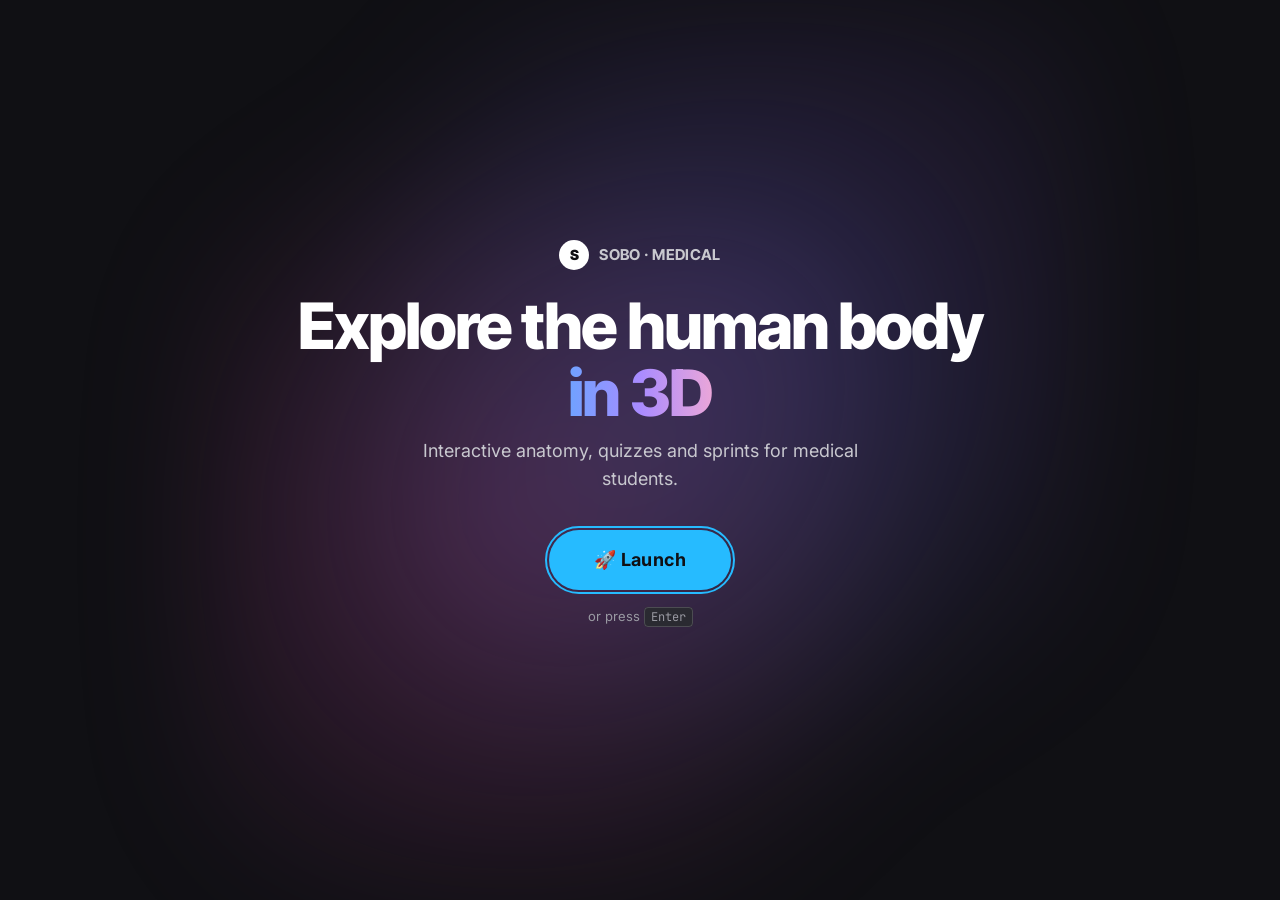
==== launch.html @ b1ae8143 "Add X-ray feature for anatomy viewer and implement launch page" ====
<!doctype html>
<html lang="en">
  <head>
    <meta charset="utf-8" />
    <meta name="viewport" content="width=device-width,initial-scale=1" />
    <title>Launch · SOBO Medical</title>
    <link rel="stylesheet" href="css/global.css" />
    <style>
      body.launch {
        min-height: 100vh;
        min-height: 100dvh;
        margin: 0;
        display: grid;
        place-items: center;
        overflow: hidden;
        background: var(--bg);
        text-align: center;
      }
      .launch .glow {
        position: fixed;
        inset: 50% auto auto 50%;
        width: 900px;
        height: 900px;
        transform: translate(-50%, -50%);
        background:
          radial-gradient(circle at 35% 60%, rgba(190, 70, 160, 0.3), transparent 55%),
          radial-gradient(circle at 65% 35%, rgba(130, 90, 220, 0.24), transparent 55%),
          radial-gradient(circle at 50% 50%, rgba(38, 187, 255, 0.12), transparent 60%);
        filter: blur(60px);
        pointer-events: none;
        z-index: 0;
        transition: transform 1.2s var(--ease), opacity 1.2s var(--ease);
      }
      .launch.live .glow {
        transform: translate(-50%, -50%) scale(1.35);
      }
      .stage {
        position: relative;
        z-index: 1;
        padding: 24px 16px;
        width: min(720px, 100%);
      }
      .brandline {
        display: inline-flex;
        align-items: center;
        gap: 10px;
        font-family: var(--display);
        font-weight: 700;
        font-size: 15px;
        letter-spacing: 0.02em;
        color: var(--ink-2);
      }
      .brandline .logo {
        width: 30px;
        height: 30px;
        font-size: 14px;
      }
      .stage h1 {
        margin: 22px 0 10px;
        font-family: var(--display);
        font-size: clamp(34px, 7vw, 64px);
        font-weight: 800;
        letter-spacing: -0.03em;
        line-height: 1.05;
      }
      .stage h1 em {
        font-style: normal;
        background: var(--grad);
        -webkit-background-clip: text;
        background-clip: text;
        color: transparent;
      }
      .stage .sub {
        margin: 0 auto 36px;
        max-width: 480px;
        color: var(--ink-2);
        font-size: clamp(15px, 2.2vw, 18px);
      }

      /* the launch button */
      #go {
        position: relative;
        padding: 18px 44px;
        border-radius: 999px;
        font-size: 18px;
        font-weight: 700;
        letter-spacing: 0.02em;
        box-shadow: 0 0 0 0 rgba(38, 187, 255, 0.55);
        animation: pulse 2.2s ease-out infinite;
      }
      @keyframes pulse {
        0% { box-shadow: 0 0 0 0 rgba(38, 187, 255, 0.5); }
        70% { box-shadow: 0 0 0 22px rgba(38, 187, 255, 0); }
        100% { box-shadow: 0 0 0 0 rgba(38, 187, 255, 0); }
      }
      .hint {
        margin-top: 16px;
        font-size: 13px;
        color: var(--muted);
      }
      .hint kbd {
        font-family: var(--mono);
        font-size: 12px;
        padding: 1px 6px;
        border: 1px solid var(--line-strong);
        border-radius: 4px;
      }

      /* countdown */
      .count {
        position: relative;
        width: min(300px, 70vw);
        aspect-ratio: 1;
        margin: 0 auto;
        display: grid;
        place-items: center;
      }
      .count svg {
        position: absolute;
        inset: 0;
        width: 100%;
        height: 100%;
        transform: rotate(-90deg);
      }
      .count .track {
        fill: none;
        stroke: var(--line-strong);
        stroke-width: 4;
      }
      .count .arc {
        fill: none;
        stroke: url(#ring);
        stroke-width: 6;
        stroke-linecap: round;
      }
      .count b {
        font-family: var(--display);
        font-size: clamp(96px, 22vw, 160px);
        font-weight: 900;
        line-height: 1;
        letter-spacing: -0.04em;
        animation: tick 1s var(--ease);
      }
      @keyframes tick {
        0% { transform: scale(1.6); opacity: 0; filter: blur(8px); }
        35% { transform: scale(1); opacity: 1; filter: blur(0); }
        85% { transform: scale(0.96); opacity: 1; }
        100% { transform: scale(0.8); opacity: 0; }
      }
      .count-label {
        margin-top: 22px;
        font-size: 14px;
        letter-spacing: 0.24em;
        text-transform: uppercase;
        color: var(--muted);
      }

      /* live */
      .live-msg h1 {
        animation: rise 0.9s var(--ease) both;
      }
      .live-msg .sub {
        animation: rise 0.9s 0.15s var(--ease) both;
      }
      @keyframes rise {
        from { transform: translateY(18px); opacity: 0; }
        to { transform: none; opacity: 1; }
      }
      .flash {
        position: fixed;
        inset: 0;
        background: radial-gradient(circle, rgba(255, 255, 255, 0.85), rgba(38, 187, 255, 0.2) 40%, transparent 70%);
        pointer-events: none;
        z-index: 2;
        animation: flash 0.9s ease-out forwards;
      }
      @keyframes flash {
        from { opacity: 1; }
        to { opacity: 0; }
      }
      #burst {
        position: fixed;
        inset: 0;
        width: 100%;
        height: 100%;
        pointer-events: none;
        z-index: 1;
      }
      [hidden] {
        display: none !important;
      }
      @media (prefers-reduced-motion: reduce) {
        #go,
        .count b,
        .live-msg h1,
        .live-msg .sub {
          animation: none;
        }
      }
    </style>
  </head>
  <body class="launch">
    <div class="glow" aria-hidden="true"></div>
    <canvas id="burst" aria-hidden="true"></canvas>

    <main class="stage" aria-live="polite">
      <section id="ready">
        <span class="brandline"><span class="logo">S</span> SOBO &middot; MEDICAL</span>
        <h1>Explore the human body <em>in 3D</em></h1>
        <p class="sub">Interactive anatomy, quizzes and sprints for medical students.</p>
        <button class="btn" id="go">&#128640; Launch</button>
        <p class="hint">or press <kbd>Enter</kbd></p>
      </section>

      <section id="counting" hidden>
        <div class="count">
          <svg viewBox="0 0 100 100" aria-hidden="true">
            <defs>
              <linearGradient id="ring" x1="0" y1="0" x2="1" y2="1">
                <stop offset="0%" stop-color="#6fa2ff" />
                <stop offset="50%" stop-color="#a98bff" />
                <stop offset="100%" stop-color="#eaa6d9" />
              </linearGradient>
            </defs>
            <circle class="track" cx="50" cy="50" r="46" />
            <circle class="arc" id="arc" cx="50" cy="50" r="46" pathLength="100" stroke-dasharray="100" stroke-dashoffset="0" />
          </svg>
          <b id="num">5</b>
        </div>
        <div class="count-label">Launching SOBO Medical</div>
      </section>

      <section id="live" class="live-msg" hidden>
        <span class="brandline"><span class="logo">S</span> SOBO &middot; MEDICAL</span>
        <h1>We are <em>live!</em></h1>
        <p class="sub">Taking you in&hellip;</p>
      </section>
    </main>

    <script>
      // Launch ceremony: press the button -> 5-second countdown -> "live" burst -> open the website.
      const COUNT_FROM = 5; // seconds
      const ENTER_AFTER_MS = 2600; // how long the "We are live" screen shows before opening the site
      const DESTINATION = "index.html"; // signs in or opens the right dashboard

      const $ = (id) => document.getElementById(id);
      const reduced = matchMedia("(prefers-reduced-motion: reduce)").matches;
      let started = false;

      function start() {
        if (started) return;
        started = true;
        $("ready").hidden = true;
        $("counting").hidden = false;
        const arc = $("arc"),
          num = $("num"),
          t0 = performance.now(),
          total = COUNT_FROM * 1000;
        let shown = COUNT_FROM;
        num.textContent = shown;
        (function frame(now) {
          const left = Math.max(0, total - (now - t0));
          arc.style.strokeDashoffset = String(100 - (left / total) * 100);
          const n = Math.ceil(left / 1000);
          if (n !== shown && n > 0) {
            shown = n;
            num.textContent = n;
            // restart the number's pop-in animation
            num.style.animation = "none";
            void num.offsetWidth;
            num.style.animation = "";
          }
          if (left > 0) requestAnimationFrame(frame);
          else goLive();
        })(t0);
      }

      function goLive() {
        $("counting").hidden = true;
        $("live").hidden = false;
        document.body.classList.add("live");
        if (!reduced) {
          const f = document.createElement("div");
          f.className = "flash";
          document.body.appendChild(f);
          burst();
        }
        setTimeout(() => location.assign(DESTINATION), ENTER_AFTER_MS);
      }

      // Confetti burst from the centre of the screen
      function burst() {
        const c = $("burst"),
          ctx = c.getContext("2d"),
          dpr = Math.min(devicePixelRatio || 1, 2);
        c.width = innerWidth * dpr;
        c.height = innerHeight * dpr;
        ctx.scale(dpr, dpr);
        const colors = ["#26bbff", "#6fa2ff", "#a98bff", "#eaa6d9", "#ffffff", "#3ddc97"];
        const cx = innerWidth / 2,
          cy = innerHeight / 2;
        const bits = Array.from({ length: 160 }, () => {
          const a = Math.random() * Math.PI * 2,
            v = 4 + Math.random() * 10;
          return {
            x: cx,
            y: cy,
            vx: Math.cos(a) * v,
            vy: Math.sin(a) * v - 3,
            r: Math.random() * Math.PI,
            vr: (Math.random() - 0.5) * 0.3,
            w: 5 + Math.random() * 6,
            h: 3 + Math.random() * 4,
            c: colors[(Math.random() * colors.length) | 0],
          };
        });
        const t0 = performance.now();
        (function draw(now) {
          const life = (now - t0) / 2400;
          ctx.clearRect(0, 0, innerWidth, innerHeight);
          ctx.globalAlpha = Math.max(0, 1 - life);
          bits.forEach((b) => {
            b.vy += 0.18;
            b.vx *= 0.99;
            b.x += b.vx;
            b.y += b.vy;
            b.r += b.vr;
            ctx.save();
            ctx.translate(b.x, b.y);
            ctx.rotate(b.r);
            ctx.fillStyle = b.c;
            ctx.fillRect(-b.w / 2, -b.h / 2, b.w, b.h);
            ctx.restore();
          });
          if (life < 1) requestAnimationFrame(draw);
        })(t0);
      }

      $("go").addEventListener("click", start);
      document.addEventListener("keydown", (e) => {
        if ((e.key === "Enter" || e.key === " ") && e.target === document.body) {
          e.preventDefault();
          start();
        }
      });
      $("go").focus();
    </script>
  </body>
</html>
---- css/global.css ----
/* ==========================================================================
   Design system: blue-black surfaces, glassy rounded cards, cyan actions,
   blue → violet → pink highlight gradient, soft magenta ambient glow
   ========================================================================== */
@import url("https://fonts.googleapis.com/css2?family=Inter:wght@300..800&family=Inter+Tight:wght@500..900&family=JetBrains+Mono:wght@400..700&display=swap");

:root {
  color-scheme: dark;

  /* surfaces */
  --bg: #101014;
  --bg-elev: #16161b;
  --card: #1c1c21;
  --card-2: #232329;
  --card-3: #2a2a31;
  --line: rgba(255, 255, 255, 0.08);
  --line-strong: rgba(255, 255, 255, 0.16);

  /* text */
  --ink: #ffffff;
  --ink-2: #c8c8cf;
  --muted: #9a9aa3;

  /* accent: cyan for actions, gradient for highlights */
  --brand: #26bbff;
  --brand-strong: #0fa9f0;
  --brand-2: #b98cff;
  --brand-soft: rgba(38, 187, 255, 0.14);
  --grad: linear-gradient(90deg, #6fa2ff 0%, #a98bff 50%, #eaa6d9 100%);
  --btn-grey: #3a3a41;

  /* status */
  --ok: #3ddc97;
  --err: #ff6b6b;
  --warn: #ffc54d;

  /* shape + type */
  --r: 20px;
  --r-sm: 10px;
  --r-btn: 4px;
  --font: "Inter", ui-sans-serif, system-ui, -apple-system, "Segoe UI", sans-serif;
  --display: "Inter Tight", "Inter", ui-sans-serif, system-ui, sans-serif;
  --mono: "JetBrains Mono", ui-monospace, "SFMono-Regular", Menlo, monospace;
  --serif: var(--display);
  --nav-h: 72px;
  --ease: cubic-bezier(0.22, 1, 0.36, 1);
}

*,
*::before,
*::after {
  box-sizing: border-box;
}
html {
  -webkit-text-size-adjust: 100%;
  scrollbar-color: #34343b transparent;
}
body {
  margin: 0;
  font-family: var(--font);
  font-size: 15px;
  line-height: 1.6;
  -webkit-font-smoothing: antialiased;
  -moz-osx-font-smoothing: grayscale;
  color: var(--ink);
  background:
    radial-gradient(900px 640px at 10% 90%, rgba(176, 64, 150, 0.26), transparent 70%),
    radial-gradient(900px 640px at 82% 16%, rgba(130, 90, 220, 0.24), transparent 70%),
    radial-gradient(800px 560px at 55% 55%, rgba(38, 187, 255, 0.09), transparent 70%),
    var(--bg);
  background-attachment: fixed;
  min-height: 100vh;
}
h1,
h2,
h3 {
  font-family: var(--display);
  font-weight: 700;
  letter-spacing: -0.03em;
  line-height: 1.1;
}
.grad-text {
  background: var(--grad);
  -webkit-background-clip: text;
  background-clip: text;
  color: transparent;
}
::selection {
  background: rgba(38, 187, 255, 0.4);
  color: #fff;
}
::-webkit-scrollbar {
  width: 10px;
  height: 10px;
}
::-webkit-scrollbar-thumb {
  background: #2c2c33;
  border-radius: 99px;
  border: 2px solid transparent;
  background-clip: padding-box;
}
::-webkit-scrollbar-thumb:hover {
  background: #3d3d45;
  background-clip: padding-box;
}
::-webkit-scrollbar-track {
  background: transparent;
}

a {
  color: var(--brand);
  text-decoration: none;
  transition: color 0.15s;
}
a:hover {
  color: #7fd4ff;
  text-decoration: underline;
  text-underline-offset: 3px;
}
code,
kbd {
  font-family: var(--mono);
  font-size: 0.86em;
  background: var(--card-3);
  border: 1px solid var(--line);
  border-radius: 6px;
  padding: 1px 6px;
}
:focus-visible {
  outline: 2px solid var(--brand);
  outline-offset: 2px;
  border-radius: 4px;
}

/* ---------- surfaces ---------- */
.card {
  position: relative;
  background: rgba(30, 30, 36, 0.78);
  border: 1px solid var(--line);
  border-radius: var(--r);
  padding: 28px;
  backdrop-filter: blur(14px);
  -webkit-backdrop-filter: blur(14px);
  box-shadow: 0 24px 50px -30px rgba(0, 0, 0, 0.8);
  transition:
    border-color 0.2s,
    background 0.2s;
}

/* ---------- forms ---------- */
label {
  display: block;
  margin: 16px 0 7px;
  font-size: 13.5px;
  font-weight: 500;
  color: var(--ink-2);
}
input,
select,
textarea {
  width: 100%;
  padding: 12px 16px;
  border: 1px solid var(--line-strong);
  border-radius: var(--r-sm);
  font: inherit;
  font-size: 14.5px;
  background: rgba(255, 255, 255, 0.04);
  color: var(--ink);
  transition:
    border-color 0.15s,
    box-shadow 0.15s,
    background 0.15s;
}
/* native dropdown lists: dark text on a light popup was invisible on some systems */
select option,
select optgroup {
  background: #1f1f25;
  color: #ffffff;
}
select option:checked {
  background: #2c3d4f;
}
input::placeholder,
textarea::placeholder {
  color: #6b6b74;
}
input:hover,
select:hover,
textarea:hover {
  border-color: rgba(255, 255, 255, 0.28);
}
input:focus,
select:focus,
textarea:focus {
  outline: none;
  border-color: var(--brand);
  background: rgba(255, 255, 255, 0.06);
  box-shadow: 0 0 0 3px rgba(38, 187, 255, 0.2);
}
input:disabled,
select:disabled,
textarea:disabled {
  opacity: 0.5;
  cursor: not-allowed;
}
input[type="checkbox"],
input[type="radio"] {
  width: 16px;
  height: 16px;
  padding: 0;
  accent-color: var(--brand);
  box-shadow: none;
}
input[type="range"] {
  accent-color: var(--brand);
  padding: 0;
  border: 0;
  background: none;
  box-shadow: none;
}

/* ---------- buttons ---------- */
/* primary: cyan fill + dark text · secondary: outline · .ghost: grey fill */
.btn {
  display: inline-flex;
  align-items: center;
  justify-content: center;
  gap: 8px;
  padding: 12px 20px;
  border: 1px solid transparent;
  border-radius: var(--r-btn);
  background: var(--brand);
  color: #101014;
  font: inherit;
  font-size: 15px;
  font-weight: 500;
  line-height: 1.2;
  cursor: pointer;
  white-space: nowrap;
  text-decoration: none;
  transition:
    transform 0.15s var(--ease),
    background 0.15s,
    border-color 0.15s,
    color 0.15s;
}
.btn:hover {
  background: #61ceff;
  color: #101014;
  text-decoration: none;
}
.btn:active {
  transform: translateY(1px);
}
.btn.secondary {
  background: transparent;
  color: #fff;
  border-color: rgba(255, 255, 255, 0.45);
}
.btn.secondary:hover {
  background: rgba(255, 255, 255, 0.08);
  border-color: #fff;
  color: #fff;
}
.btn.ghost {
  background: var(--btn-grey);
  color: #fff;
}
.btn.ghost:hover {
  background: #4a4a52;
  color: #fff;
}
.btn:disabled {
  opacity: 0.45;
  cursor: wait;
  transform: none;
}

/* gradient "STEP" style pill */
.pill {
  display: inline-block;
  padding: 3px 12px;
  border-radius: 99px;
  background: linear-gradient(90deg, #6cc6ff, #c3b1ff);
  color: #101014;
  font-size: 13px;
  font-weight: 500;
  letter-spacing: 0.04em;
  text-transform: uppercase;
}

/* ---------- messages ---------- */
.msg {
  margin-top: 12px;
  min-height: 1.4em;
  font-size: 14px;
  color: var(--muted);
}
.msg.error {
  color: var(--err);
}
.msg.success {
  color: var(--ok);
}

/* ---------- top navigation ---------- */
nav.top {
  position: sticky;
  top: 0;
  z-index: 20;
  display: flex;
  gap: 4px;
  align-items: center;
  height: var(--nav-h);
  padding: 0 24px;
  background: rgba(16, 16, 20, 0.88);
  backdrop-filter: saturate(140%) blur(18px);
  -webkit-backdrop-filter: saturate(140%) blur(18px);
  border-bottom: 1px solid var(--line);
}
nav.top a {
  color: #fff;
  text-decoration: none;
  font-size: 15px;
  font-weight: 500;
  padding: 8px 14px;
  border-radius: 8px;
  white-space: nowrap;
  transition:
    color 0.15s,
    background 0.15s;
}
nav.top a:hover {
  color: #fff;
  background: rgba(255, 255, 255, 0.07);
  text-decoration: none;
}
nav.top .brand {
  display: inline-flex;
  align-items: center;
  gap: 10px;
  margin-right: 22px;
  padding: 4px 6px 4px 0;
  color: var(--ink);
  font-family: var(--display);
  font-weight: 800;
  text-transform: uppercase;
  letter-spacing: 0.02em;
  font-size: 19px;
}
nav.top .brand:hover {
  background: none;
}
.logo {
  display: inline-grid;
  place-items: center;
  width: 34px;
  height: 34px;
  border-radius: 50%;
  background: #fff;
  color: #101014;
  font-family: var(--display);
  font-weight: 900;
  font-size: 16px;
  flex: none;
}
nav.top .links {
  display: flex;
  gap: 4px;
  align-items: center;
  min-width: 0;
  overflow-x: auto;
  scrollbar-width: none;
}
nav.top .links::-webkit-scrollbar {
  display: none;
}
nav.top .sp {
  flex: 1;
}

/* ---------- nav extras ---------- */
nav.top a[aria-current="page"] {
  color: #fff;
  background: rgba(255, 255, 255, 0.1);
}
nav.top .who {
  display: inline-flex;
  align-items: center;
  gap: 10px;
  color: #fff;
  font-size: 15px;
  font-weight: 500;
  white-space: nowrap;
  margin-right: 8px;
}
nav.top a.who {
  padding: 5px 14px 5px 5px;
  border: 1px solid var(--line-strong);
  border-radius: 999px;
  background: rgba(255, 255, 255, 0.03);
  margin-right: 0;
}
nav.top a.who:hover,
nav.top a.who[aria-current="page"] {
  border-color: var(--brand);
  background: var(--brand-soft);
}
nav.top .who .who-txt {
  display: flex;
  flex-direction: column;
  line-height: 1.15;
}
nav.top .who .who-txt .sub {
  font-size: 11px;
  font-weight: 400;
  color: var(--muted);
}
nav.top a.who:hover .avatar {
  background: var(--grad);
  color: #101014;
}
nav.top .who .role {
  font-size: 11px;
  font-weight: 500;
  text-transform: uppercase;
  letter-spacing: 0.06em;
  color: #101014;
  background: linear-gradient(90deg, #6cc6ff, #c3b1ff);
  border-radius: 99px;
  padding: 2px 9px;
}
.avatar {
  transition: background 0.15s, color 0.15s;
  display: inline-grid;
  place-items: center;
  width: 36px;
  height: 36px;
  border-radius: 50%;
  background: var(--btn-grey);
  color: #fff;
  font-weight: 600;
  font-size: 14px;
  flex: none;
}
nav.top a#out {
  border: 1px solid rgba(255, 255, 255, 0.45);
  border-radius: var(--r-btn);
  color: #fff;
}
nav.top a#out:hover {
  border-color: var(--err);
  color: var(--err);
  background: rgba(255, 107, 107, 0.08);
}
@media (max-width: 800px) {
  nav.top {
    height: auto;
    flex-wrap: wrap;
    padding-top: 10px;
    padding-bottom: 8px;
    row-gap: 8px;
  }
  nav.top .links {
    order: 5;
    flex: 1 0 100%;
  }
  nav.top .who .who-txt {
    display: none;
  }
  nav.top a.who {
    padding: 3px;
  }
}

/* full-width pages: no empty gutters on wide screens */
main {
  max-width: none;
  margin: 28px 0 48px;
  padding: 0 clamp(16px, 2.2vw, 36px);
}

/* ---------- auth pages ---------- */
body.auth {
  display: grid;
  place-items: center;
  min-height: 100vh;
  padding: 24px 16px;
  overflow-x: hidden;
}
.auth .card {
  width: 100%;
  max-width: 440px;
  padding: 40px 36px 32px;
  border-radius: 24px;
  animation: rise 0.6s var(--ease) both;
}
.auth h1 {
  margin: 20px 0 6px;
  font-size: 36px;
  font-weight: 700;
  letter-spacing: -0.035em;
  line-height: 1.08;
}
.row {
  display: flex;
  gap: 8px;
  margin-top: 26px;
}
.row .btn {
  flex: 1;
  text-align: center;
  text-decoration: none;
  padding: 13px 20px;
}

@keyframes rise {
  from {
    opacity: 0;
    transform: translateY(12px);
  }
  to {
    opacity: 1;
    transform: none;
  }
}
@media (prefers-reduced-motion: reduce) {
  *,
  *::before,
  *::after {
    animation-duration: 0.01ms !important;
    animation-iteration-count: 1 !important;
    transition-duration: 0.01ms !important;
  }
}
@media (max-width: 640px) {
  main {
    padding: 0 16px;
    margin: 24px auto;
  }
  nav.top {
    padding: 0 16px;
  }
  nav.top .brand .nm {
    display: none;
  }
  nav.top .brand {
    margin-right: 4px;
  }
  .card {
    padding: 20px;
  }
  .auth .card {
    padding: 28px 20px 24px;
  }
}

/* ---------- level / XP pill (left of the profile name) ---------- */
nav.top a.xp {
  display: inline-flex;
  align-items: center;
  gap: 9px;
  margin-right: 8px;
  padding: 5px 12px 5px 5px;
  border: 1px solid var(--line-strong);
  border-radius: 99px;
  background: rgba(255, 255, 255, 0.04);
  color: var(--ink);
  font-size: 12.5px;
  animation: rise 0.4s var(--ease) both;
}
nav.top a.xp[hidden] {
  display: none;
}
nav.top a.xp:hover {
  border-color: rgba(255, 255, 255, 0.3);
  background: rgba(255, 255, 255, 0.08);
}
.xp .lvl {
  background: var(--grad);
  color: #101014;
  font-weight: 700;
  font-size: 11.5px;
  border-radius: 99px;
  padding: 3px 9px;
  white-space: nowrap;
}
.xp .xpbar {
  width: 64px;
  height: 5px;
  border-radius: 99px;
  background: rgba(255, 255, 255, 0.1);
  overflow: hidden;
}
.xp .xpbar i {
  display: block;
  height: 100%;
  border-radius: 99px;
  background: var(--grad);
}
.xp .pts {
  font-family: var(--mono);
  font-size: 11.5px;
  color: var(--ink-2);
  white-space: nowrap;
  font-variant-numeric: tabular-nums;
}
@media (max-width: 640px) {
  .xp .xpbar {
    display: none;
  }
  nav.top a.xp {
    margin-right: 2px;
  }
}

/* ---------- readable small labels (stat captions, table headers, field names) ----------
   Brighter than --muted and semi-bold so they stay legible on the dark cards.
   ":root" raises specificity so this wins over the page stylesheets loaded after it. */
:root .stat span,
:root .mini span,
:root .level-ring span,
:root .tbl th,
:root .badge .bnum,
:root .dist .col span,
:root .qmeta span,
:root .qnav h4,
:root .qtype,
:root .qcat,
:root .rv dt,
:root .g-label,
:root .learn aside h3,
:root #info dt,
:root #sysCount,
:root .bar .bv small,
:root .linechart text {
  color: var(--ink-2);
  font-weight: 600;
}
:root .stat span,
:root .mini span,
:root .tbl th {
  letter-spacing: 0.06em;
}
:root .linechart text {
  fill: var(--ink-2);
}
:root .badge.on .bnum {
  color: var(--ok);
}
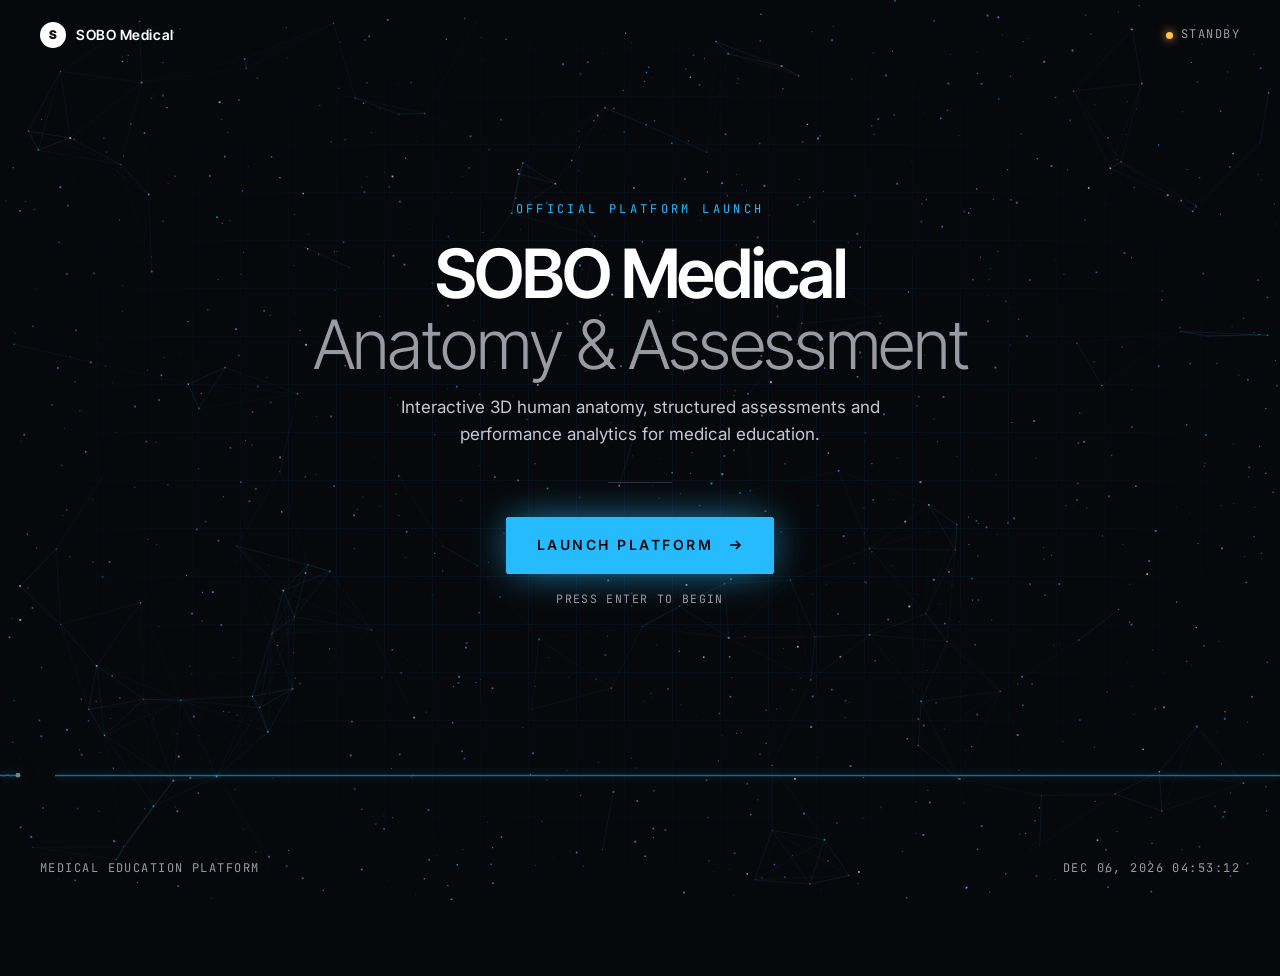
==== commit 08db514b: "Add launch link to dashboard hero section" ====
--- a/launch.html
+++ b/launch.html
@@ -10,331 +10,1206 @@
         min-height: 100vh;
         min-height: 100dvh;
         margin: 0;
-        display: grid;
-        place-items: center;
         overflow: hidden;
-        background: var(--bg);
-        text-align: center;
-      }
-      .launch .glow {
-        position: fixed;
-        inset: 50% auto auto 50%;
-        width: 900px;
-        height: 900px;
-        transform: translate(-50%, -50%);
-        background:
-          radial-gradient(circle at 35% 60%, rgba(190, 70, 160, 0.3), transparent 55%),
-          radial-gradient(circle at 65% 35%, rgba(130, 90, 220, 0.24), transparent 55%),
-          radial-gradient(circle at 50% 50%, rgba(38, 187, 255, 0.12), transparent 60%);
-        filter: blur(60px);
-        pointer-events: none;
-        z-index: 0;
-        transition: transform 1.2s var(--ease), opacity 1.2s var(--ease);
-      }
-      .launch.live .glow {
-        transform: translate(-50%, -50%) scale(1.35);
-      }
-      .stage {
-        position: relative;
-        z-index: 1;
-        padding: 24px 16px;
-        width: min(720px, 100%);
-      }
-      .brandline {
-        display: inline-flex;
-        align-items: center;
-        gap: 10px;
-        font-family: var(--display);
-        font-weight: 700;
-        font-size: 15px;
-        letter-spacing: 0.02em;
-        color: var(--ink-2);
-      }
-      .brandline .logo {
-        width: 30px;
-        height: 30px;
-        font-size: 14px;
-      }
-      .stage h1 {
-        margin: 22px 0 10px;
-        font-family: var(--display);
-        font-size: clamp(34px, 7vw, 64px);
-        font-weight: 800;
-        letter-spacing: -0.03em;
-        line-height: 1.05;
-      }
-      .stage h1 em {
-        font-style: normal;
-        background: var(--grad);
-        -webkit-background-clip: text;
-        background-clip: text;
-        color: transparent;
-      }
-      .stage .sub {
-        margin: 0 auto 36px;
-        max-width: 480px;
-        color: var(--ink-2);
-        font-size: clamp(15px, 2.2vw, 18px);
-      }
-
-      /* the launch button */
-      #go {
-        position: relative;
-        padding: 18px 44px;
-        border-radius: 999px;
-        font-size: 18px;
-        font-weight: 700;
-        letter-spacing: 0.02em;
-        box-shadow: 0 0 0 0 rgba(38, 187, 255, 0.55);
-        animation: pulse 2.2s ease-out infinite;
-      }
-      @keyframes pulse {
-        0% { box-shadow: 0 0 0 0 rgba(38, 187, 255, 0.5); }
-        70% { box-shadow: 0 0 0 22px rgba(38, 187, 255, 0); }
-        100% { box-shadow: 0 0 0 0 rgba(38, 187, 255, 0); }
-      }
-      .hint {
-        margin-top: 16px;
-        font-size: 13px;
-        color: var(--muted);
-      }
-      .hint kbd {
-        font-family: var(--mono);
-        font-size: 12px;
-        padding: 1px 6px;
-        border: 1px solid var(--line-strong);
-        border-radius: 4px;
-      }
-
-      /* countdown */
-      .count {
-        position: relative;
-        width: min(300px, 70vw);
-        aspect-ratio: 1;
-        margin: 0 auto;
-        display: grid;
-        place-items: center;
-      }
-      .count svg {
-        position: absolute;
-        inset: 0;
-        width: 100%;
-        height: 100%;
-        transform: rotate(-90deg);
-      }
-      .count .track {
-        fill: none;
-        stroke: var(--line-strong);
-        stroke-width: 4;
-      }
-      .count .arc {
-        fill: none;
-        stroke: url(#ring);
-        stroke-width: 6;
-        stroke-linecap: round;
-      }
-      .count b {
-        font-family: var(--display);
-        font-size: clamp(96px, 22vw, 160px);
-        font-weight: 900;
-        line-height: 1;
-        letter-spacing: -0.04em;
-        animation: tick 1s var(--ease);
-      }
-      @keyframes tick {
-        0% { transform: scale(1.6); opacity: 0; filter: blur(8px); }
-        35% { transform: scale(1); opacity: 1; filter: blur(0); }
-        85% { transform: scale(0.96); opacity: 1; }
-        100% { transform: scale(0.8); opacity: 0; }
-      }
-      .count-label {
-        margin-top: 22px;
-        font-size: 14px;
-        letter-spacing: 0.24em;
-        text-transform: uppercase;
-        color: var(--muted);
-      }
-
-      /* live */
-      .live-msg h1 {
-        animation: rise 0.9s var(--ease) both;
-      }
-      .live-msg .sub {
-        animation: rise 0.9s 0.15s var(--ease) both;
-      }
-      @keyframes rise {
-        from { transform: translateY(18px); opacity: 0; }
-        to { transform: none; opacity: 1; }
-      }
-      .flash {
+        background: #07080b;
+        color: var(--ink);
+        transition: opacity 0.9s var(--ease);
+      }
+      body.leaving {
+        opacity: 0;
+      }
+      /* faint monitor grid + vignette */
+      .grid-bg {
         position: fixed;
         inset: 0;
-        background: radial-gradient(circle, rgba(255, 255, 255, 0.85), rgba(38, 187, 255, 0.2) 40%, transparent 70%);
+        background-image:
+          linear-gradient(rgba(38, 187, 255, 0.05) 1px, transparent 1px),
+          linear-gradient(90deg, rgba(38, 187, 255, 0.05) 1px, transparent 1px);
+        background-size: 48px 48px;
+        mask-image: radial-gradient(ellipse at center, #000 30%, transparent 78%);
+        -webkit-mask-image: radial-gradient(ellipse at center, #000 30%, transparent 78%);
         pointer-events: none;
-        z-index: 2;
-        animation: flash 0.9s ease-out forwards;
-      }
-      @keyframes flash {
-        from { opacity: 1; }
-        to { opacity: 0; }
-      }
-      #burst {
+      }
+      /* particle field (neural network -> vortex -> text) */
+      #fx {
         position: fixed;
         inset: 0;
         width: 100%;
         height: 100%;
         pointer-events: none;
+        z-index: 0;
+      }
+      #ecg {
+        position: fixed;
+        left: 0;
+        right: 0;
+        bottom: 64px; /* sits below the text, just above the footer rail */
+        width: 100%;
+        height: clamp(90px, 16vh, 150px);
+        opacity: 0.55;
+        pointer-events: none;
+        transition: opacity 0.8s var(--ease);
+      }
+      .counting #ecg,
+      .live #ecg {
+        opacity: 0.9;
+      }
+
+      /* top and bottom rails */
+      .rail {
+        position: fixed;
+        left: 0;
+        right: 0;
+        display: flex;
+        justify-content: space-between;
+        align-items: center;
+        gap: 16px;
+        padding: 22px clamp(16px, 4vw, 40px);
+        font-family: var(--mono);
+        font-size: 12px;
+        letter-spacing: 0.12em;
+        text-transform: uppercase;
+        color: var(--muted);
+        z-index: 2;
+      }
+      .rail.top {
+        top: 0;
+      }
+      .rail.bottom {
+        bottom: 0;
+      }
+      .rail .brand {
+        display: inline-flex;
+        align-items: center;
+        gap: 10px;
+        font-family: var(--display);
+        font-size: 14px;
+        font-weight: 600;
+        letter-spacing: 0.04em;
+        text-transform: none;
+        color: var(--ink);
+      }
+      .rail .brand .logo {
+        width: 26px;
+        height: 26px;
+        font-size: 12px;
+      }
+      .status {
+        display: inline-flex;
+        align-items: center;
+        gap: 8px;
+      }
+      .status i {
+        width: 7px;
+        height: 7px;
+        border-radius: 50%;
+        background: var(--warn);
+        box-shadow: 0 0 10px var(--warn);
+        animation: blink 1.6s ease-in-out infinite;
+      }
+      .live .status i {
+        background: var(--ok);
+        box-shadow: 0 0 10px var(--ok);
+        animation: none;
+      }
+      @keyframes blink {
+        50% {
+          opacity: 0.35;
+        }
+      }
+
+      /* centre stage */
+      .stage {
+        position: relative;
         z-index: 1;
-      }
+        min-height: 100vh;
+        min-height: 100dvh;
+        display: grid;
+        place-items: center;
+        padding: 80px 16px calc(64px + clamp(90px, 16vh, 150px) + 12px); /* keep text clear of the ECG */
+        text-align: center;
+      }
+      .panel {
+        width: min(760px, 100%);
+        animation: enter 0.9s var(--ease) both;
+      }
+      @keyframes enter {
+        from {
+          opacity: 0;
+          transform: translateY(10px);
+        }
+        to {
+          opacity: 1;
+          transform: none;
+        }
+      }
+      .eyebrow {
+        display: inline-block;
+        font-family: var(--mono);
+        font-size: 12px;
+        letter-spacing: 0.28em;
+        text-transform: uppercase;
+        color: var(--brand);
+      }
+      .panel h1 {
+        margin: 18px 0 14px;
+        font-family: var(--display);
+        font-size: clamp(36px, 6.4vw, 68px);
+        font-weight: 600;
+        letter-spacing: -0.035em;
+        line-height: 1.04;
+      }
+      .panel h1 .muted-line {
+        color: var(--muted);
+        font-weight: 300;
+      }
+      .panel .sub {
+        margin: 0 auto;
+        max-width: 520px;
+        color: var(--ink-2);
+        font-size: clamp(15px, 2vw, 17px);
+        line-height: 1.6;
+      }
+      .rule {
+        width: 64px;
+        height: 1px;
+        margin: 34px auto;
+        background: var(--line-strong);
+      }
+
+      /* ready: staggered entrance */
+      #ready > * {
+        animation: enter 1s var(--ease) both;
+      }
+      #ready > :nth-child(2) {
+        animation-delay: 0.12s;
+      }
+      #ready > :nth-child(3) {
+        animation-delay: 0.24s;
+      }
+      #ready > :nth-child(4) {
+        animation-delay: 0.36s;
+      }
+      #ready > :nth-child(5),
+      #ready > :nth-child(6) {
+        animation-delay: 0.48s;
+      }
+
+      #go,
+      .cta {
+        position: relative;
+        display: inline-flex;
+        align-items: center;
+        gap: 14px;
+        padding: 16px 30px;
+        border: 1px solid rgba(38, 187, 255, 0.6);
+        border-radius: 2px;
+        background: rgba(38, 187, 255, 0.06);
+        color: var(--ink);
+        font: inherit;
+        font-size: 14px;
+        font-weight: 600;
+        letter-spacing: 0.18em;
+        text-transform: uppercase;
+        cursor: pointer;
+        overflow: hidden;
+        transition:
+          background 0.25s var(--ease),
+          border-color 0.25s var(--ease),
+          color 0.25s var(--ease),
+          box-shadow 0.25s var(--ease);
+      }
+      /* light sweeping across the button */
+      #go::after,
+      .cta::after {
+        content: "";
+        position: absolute;
+        inset: 0;
+        background: linear-gradient(100deg, transparent 30%, rgba(255, 255, 255, 0.22) 50%, transparent 70%);
+        transform: translateX(-120%);
+        animation: sheen 3.2s 1.2s ease-in-out infinite;
+      }
+      @keyframes sheen {
+        0%,
+        60% {
+          transform: translateX(-120%);
+        }
+        100% {
+          transform: translateX(120%);
+        }
+      }
+      #go:hover,
+      #go:focus-visible,
+      .cta:hover,
+      .cta:focus-visible {
+        background: var(--brand);
+        border-color: var(--brand);
+        color: #07080b;
+        outline: none;
+        box-shadow: 0 0 40px -6px rgba(38, 187, 255, 0.8);
+      }
+      #go svg,
+      .cta svg {
+        width: 16px;
+        height: 16px;
+      }
+      .hint {
+        margin-top: 16px;
+        font-family: var(--mono);
+        font-size: 11.5px;
+        letter-spacing: 0.12em;
+        text-transform: uppercase;
+        color: var(--muted);
+      }
+
+      /* countdown dial */
+      #counting {
+        animation: dialIn 0.8s var(--ease) both;
+      }
+      @keyframes dialIn {
+        from {
+          opacity: 0;
+          transform: scale(0.86);
+        }
+        to {
+          opacity: 1;
+          transform: none;
+        }
+      }
+      .dial {
+        position: relative;
+        width: clamp(230px, 44vw, 360px);
+        aspect-ratio: 1;
+        margin: 18px auto 0;
+        display: grid;
+        place-items: center;
+      }
+      .dial svg {
+        position: absolute;
+        inset: 0;
+        width: 100%;
+        height: 100%;
+        overflow: visible;
+      }
+      .dial .tick {
+        stroke: rgba(255, 255, 255, 0.14);
+        stroke-width: 0.5;
+        transition: stroke 0.2s;
+      }
+      .dial .tick.major {
+        stroke-width: 0.9;
+      }
+      .dial .tick.on {
+        stroke: #26bbff;
+        filter: drop-shadow(0 0 1.5px #26bbff);
+      }
+      .dial .spin {
+        fill: none;
+        stroke: rgba(185, 140, 255, 0.7);
+        stroke-width: 0.5;
+        stroke-dasharray: 18 120;
+        transform-origin: 50px 50px;
+        animation: spin 2.4s linear infinite;
+      }
+      .dial .spin.s2 {
+        stroke: rgba(38, 187, 255, 0.5);
+        stroke-dasharray: 6 60;
+        animation-duration: 1.5s;
+        animation-direction: reverse;
+      }
+      @keyframes spin {
+        to {
+          transform: rotate(360deg);
+        }
+      }
+      .dial .inner {
+        fill: none;
+        stroke: rgba(255, 255, 255, 0.07);
+        stroke-width: 0.4;
+      }
+      .digits {
+        position: relative;
+        font-family: var(--mono);
+        font-size: clamp(68px, 14vw, 124px);
+        font-weight: 300;
+        line-height: 1;
+        letter-spacing: -0.04em;
+        font-variant-numeric: tabular-nums;
+        text-shadow: 0 0 30px rgba(38, 187, 255, 0.35);
+      }
+      .digits span {
+        display: inline-block;
+        animation: digit 0.45s var(--ease);
+      }
+      @keyframes digit {
+        from {
+          opacity: 0;
+          transform: translateY(14%);
+          filter: blur(3px);
+        }
+        to {
+          opacity: 1;
+          transform: none;
+          filter: none;
+        }
+      }
+      .dial .unit {
+        position: absolute;
+        bottom: 27%;
+        font-family: var(--mono);
+        font-size: 11px;
+        letter-spacing: 0.3em;
+        text-transform: uppercase;
+        color: var(--muted);
+      }
+      .count-meta {
+        margin: 22px auto 0;
+        font-family: var(--mono);
+        font-size: 12px;
+        letter-spacing: 0.14em;
+        text-transform: uppercase;
+        color: var(--ink-2);
+        min-height: 1.4em;
+      }
+      .count-meta span {
+        display: inline-block;
+        animation: enter 0.4s var(--ease);
+      }
+      .count-meta b {
+        color: var(--brand);
+        font-weight: 500;
+        margin-right: 10px;
+      }
+
+      /* ---- countdown -> live transition ("monitor ignition") ---- */
+      #counting.outro {
+        animation: outro 0.45s var(--ease) forwards;
+      }
+      @keyframes outro {
+        to {
+          opacity: 0;
+          transform: scale(0.6);
+          filter: blur(6px);
+        }
+      }
+      #ignite {
+        position: fixed;
+        inset: 0;
+        z-index: 3;
+        pointer-events: none;
+        display: none;
+      }
+      .igniting #ignite {
+        display: block;
+      }
+      .scan {
+        position: absolute;
+        left: 50%;
+        top: var(--cy, 50%);
+        width: 100vw;
+        height: 1px;
+        background: linear-gradient(90deg, transparent, #26bbff 20%, #e6f8ff 50%, #26bbff 80%, transparent);
+        box-shadow: 0 0 18px 2px rgba(38, 187, 255, 0.7);
+        transform: translate(-50%, -50%) scaleX(0);
+      }
+      .igniting .scan {
+        animation:
+          scanGrow 0.5s var(--ease) forwards,
+          var(--split) 0.85s 0.5s cubic-bezier(0.6, 0, 0.2, 1) forwards;
+      }
+      .scan.up {
+        --split: scanUp;
+      }
+      .scan.down {
+        --split: scanDown;
+      }
+      @keyframes scanGrow {
+        to {
+          transform: translate(-50%, -50%) scaleX(1);
+        }
+      }
+      @keyframes scanUp {
+        from {
+          transform: translate(-50%, -50%) scaleX(1);
+          opacity: 1;
+        }
+        to {
+          transform: translate(-50%, calc(-50% - var(--cy, 50vh))) scaleX(1);
+          opacity: 0;
+        }
+      }
+      @keyframes scanDown {
+        from {
+          transform: translate(-50%, -50%) scaleX(1);
+          opacity: 1;
+        }
+        to {
+          transform: translate(-50%, calc(-50% + 100vh - var(--cy, 50vh))) scaleX(1);
+          opacity: 0;
+        }
+      }
+      .veil {
+        position: absolute;
+        left: 0;
+        right: 0;
+        top: var(--cy, 50%);
+        height: 100vh;
+        background: radial-gradient(ellipse at center, rgba(38, 187, 255, 0.18), transparent 65%);
+        transform: translateY(-50%) scaleY(0);
+        opacity: 0;
+      }
+      .igniting .veil {
+        animation: veil 1.1s 0.45s var(--ease) forwards;
+      }
+      @keyframes veil {
+        0% {
+          transform: translateY(-50%) scaleY(0);
+          opacity: 1;
+        }
+        60% {
+          opacity: 0.8;
+        }
+        100% {
+          transform: translateY(-50%) scaleY(1);
+          opacity: 0;
+        }
+      }
+      /* core flash where everything imploded */
+      .core {
+        position: absolute;
+        left: var(--cx, 50%);
+        top: var(--cy, 50%);
+        width: 14px;
+        height: 14px;
+        margin: -7px 0 0 -7px;
+        border-radius: 50%;
+        background: #fff;
+        box-shadow:
+          0 0 30px 10px rgba(38, 187, 255, 0.9),
+          0 0 90px 40px rgba(130, 90, 220, 0.4);
+        opacity: 0;
+      }
+      .igniting .core {
+        animation: core 0.9s 0.35s ease-out forwards;
+      }
+      @keyframes core {
+        0% {
+          opacity: 0;
+          transform: scale(0.2);
+        }
+        18% {
+          opacity: 1;
+          transform: scale(1.4);
+        }
+        100% {
+          opacity: 0;
+          transform: scale(5);
+        }
+      }
+      .ring {
+        position: absolute;
+        left: var(--cx, 50%);
+        top: var(--cy, 50%);
+        width: 40px;
+        height: 40px;
+        margin: -20px 0 0 -20px;
+        border: 1px solid rgba(38, 187, 255, 0.8);
+        border-radius: 50%;
+        opacity: 0;
+      }
+      .igniting .ring {
+        animation: ring 1.3s 0.5s cubic-bezier(0.2, 0.6, 0.2, 1) forwards;
+      }
+      .igniting .ring.r2 {
+        animation-delay: 0.68s;
+        border-color: rgba(185, 140, 255, 0.7);
+      }
+      .igniting .ring.r3 {
+        animation-delay: 0.86s;
+        border-color: rgba(255, 255, 255, 0.5);
+      }
+      @keyframes ring {
+        0% {
+          transform: scale(0.2);
+          opacity: 0.9;
+        }
+        100% {
+          transform: scale(34);
+          opacity: 0;
+        }
+      }
+      .igniting .grid-bg {
+        animation: gridFlash 1.4s 0.5s ease-out;
+      }
+      @keyframes gridFlash {
+        0% {
+          filter: brightness(1);
+        }
+        20% {
+          filter: brightness(3.4);
+        }
+        100% {
+          filter: brightness(1);
+        }
+      }
+      /* a short camera shake at the moment of ignition */
+      .shake .stage,
+      .shake #fx {
+        animation: shake 0.45s cubic-bezier(0.36, 0.07, 0.19, 0.97);
+      }
+      @keyframes shake {
+        20% {
+          transform: translate(-3px, 2px);
+        }
+        40% {
+          transform: translate(3px, -2px);
+        }
+        60% {
+          transform: translate(-2px, 1px);
+        }
+        80% {
+          transform: translate(1px, -1px);
+        }
+      }
+
+      /* live panel: lines slide up from behind a mask, one after another */
+      #live {
+        animation: none;
+      }
+      #live .reveal {
+        display: block;
+        overflow: hidden;
+      }
+      #live .reveal > * {
+        display: inline-block;
+        transform: translateY(105%);
+        opacity: 0;
+      }
+      #live.show .reveal > * {
+        animation: lineUp 0.8s var(--ease) forwards;
+        animation-delay: calc(var(--i) * 0.14s);
+      }
+      @keyframes lineUp {
+        to {
+          transform: none;
+          opacity: 1;
+        }
+      }
+      /* the brand line is first drawn by the particles, then the real text fades in over them */
+      #live h1 .reveal.brandline {
+        overflow: visible;
+      }
+      #live h1 .reveal.brandline > b {
+        color: var(--ink);
+        font-weight: 600;
+        transform: none;
+      }
+      #live.show h1 .reveal.brandline > b {
+        animation: textIn 0.9s 0.1s ease forwards;
+      }
+      @keyframes textIn {
+        from {
+          opacity: 0;
+          filter: blur(6px);
+          text-shadow: 0 0 40px rgba(38, 187, 255, 0.9);
+        }
+        to {
+          opacity: 1;
+          filter: none;
+          text-shadow: 0 0 24px rgba(38, 187, 255, 0.25);
+        }
+      }
+      #live .enter-wrap {
+        padding: 30px 0; /* room for the glow, which the reveal mask would otherwise clip */
+        margin-bottom: -30px;
+      }
+      .cta {
+        padding: 18px 36px;
+        border-color: rgba(38, 187, 255, 0.85);
+        box-shadow: 0 0 0 0 rgba(38, 187, 255, 0.45);
+      }
+      #live.ready .cta {
+        animation: ctaPulse 2.4s ease-out infinite;
+        opacity: 1;
+        transform: none;
+      }
+      @keyframes ctaPulse {
+        0% {
+          box-shadow: 0 0 0 0 rgba(38, 187, 255, 0.45);
+        }
+        70% {
+          box-shadow: 0 0 0 18px rgba(38, 187, 255, 0);
+        }
+        100% {
+          box-shadow: 0 0 0 0 rgba(38, 187, 255, 0);
+        }
+      }
+      #live .rule {
+        transform: scaleX(0);
+        margin: 26px auto;
+        background: linear-gradient(90deg, transparent, #26bbff, transparent);
+        width: 160px;
+      }
+      #live.show .rule {
+        transition: transform 1s 0.5s var(--ease);
+        transform: scaleX(1);
+      }
+
       [hidden] {
         display: none !important;
       }
       @media (prefers-reduced-motion: reduce) {
-        #go,
-        .count b,
-        .live-msg h1,
-        .live-msg .sub {
+        .panel,
+        #ready > *,
+        .digits span,
+        #counting,
+        #counting.outro,
+        #go::after,
+        .dial .spin,
+        .status i,
+        .shake .stage {
           animation: none;
+        }
+        .igniting #ignite {
+          display: none;
+        }
+        #live .reveal > * {
+          transform: none;
+          opacity: 1;
+        }
+        #live.show .reveal > *,
+        #live.show h1 .reveal.brandline > b {
+          animation: none;
+        }
+      }
+      @media (max-width: 560px) {
+        .rail .hide-sm {
+          display: none;
         }
       }
     </style>
   </head>
   <body class="launch">
-    <div class="glow" aria-hidden="true"></div>
-    <canvas id="burst" aria-hidden="true"></canvas>
+    <div class="grid-bg" aria-hidden="true"></div>
+    <canvas id="fx" aria-hidden="true"></canvas>
+    <canvas id="ecg" aria-hidden="true"></canvas>
+
+    <header class="rail top">
+      <span class="brand"><span class="logo">S</span> SOBO Medical</span>
+      <span class="status"><i></i><span id="statusTxt">Standby</span></span>
+    </header>
 
     <main class="stage" aria-live="polite">
-      <section id="ready">
-        <span class="brandline"><span class="logo">S</span> SOBO &middot; MEDICAL</span>
-        <h1>Explore the human body <em>in 3D</em></h1>
-        <p class="sub">Interactive anatomy, quizzes and sprints for medical students.</p>
-        <button class="btn" id="go">&#128640; Launch</button>
-        <p class="hint">or press <kbd>Enter</kbd></p>
+      <section class="panel" id="ready">
+        <span class="eyebrow">Official platform launch</span>
+        <h1>SOBO Medical<br /><span class="muted-line">Anatomy &amp; Assessment</span></h1>
+        <p class="sub">
+          Interactive 3D human anatomy, structured assessments and performance
+          analytics for medical education.
+        </p>
+        <div class="rule"></div>
+        <button id="go" type="button">
+          Launch platform
+          <svg viewBox="0 0 16 16" fill="none" stroke="currentColor" stroke-width="1.6" aria-hidden="true"><path d="M3 8h10M9 4l4 4-4 4" /></svg>
+        </button>
+        <p class="hint">Press Enter to begin</p>
       </section>
 
-      <section id="counting" hidden>
-        <div class="count">
+      <section class="panel" id="counting" hidden>
+        <span class="eyebrow">Launch sequence</span>
+        <div class="dial" id="dial">
           <svg viewBox="0 0 100 100" aria-hidden="true">
-            <defs>
-              <linearGradient id="ring" x1="0" y1="0" x2="1" y2="1">
-                <stop offset="0%" stop-color="#6fa2ff" />
-                <stop offset="50%" stop-color="#a98bff" />
-                <stop offset="100%" stop-color="#eaa6d9" />
-              </linearGradient>
-            </defs>
-            <circle class="track" cx="50" cy="50" r="46" />
-            <circle class="arc" id="arc" cx="50" cy="50" r="46" pathLength="100" stroke-dasharray="100" stroke-dashoffset="0" />
+            <g id="ticks"></g>
+            <circle class="inner" cx="50" cy="50" r="40" />
+            <circle class="spin" cx="50" cy="50" r="43" pathLength="138" />
+            <circle class="spin s2" cx="50" cy="50" r="37.5" pathLength="66" />
           </svg>
-          <b id="num">5</b>
+          <div class="digits" aria-label="seconds remaining"><span id="num">05</span></div>
+          <span class="unit">seconds</span>
         </div>
-        <div class="count-label">Launching SOBO Medical</div>
+        <div class="count-meta" id="meta"></div>
       </section>
 
-      <section id="live" class="live-msg" hidden>
-        <span class="brandline"><span class="logo">S</span> SOBO &middot; MEDICAL</span>
-        <h1>We are <em>live!</em></h1>
-        <p class="sub">Taking you in&hellip;</p>
+      <section class="panel" id="live" hidden>
+        <span class="reveal"><span class="eyebrow" style="--i: 0">System online</span></span>
+        <h1>
+          <span class="reveal brandline"><b id="brandText">SOBO Medical</b></span>
+          <span class="reveal"><span class="muted-line" style="--i: 2">is now live</span></span>
+        </h1>
+        <div class="rule"></div>
+        <span class="reveal"><span class="sub" style="--i: 4; display: inline-block">Welcome to the future of anatomy learning.</span></span>
+        <span class="reveal enter-wrap"
+          ><button id="enter" class="cta" type="button" style="--i: 6" tabindex="-1">
+            Enter SOBO Medical
+            <svg viewBox="0 0 16 16" fill="none" stroke="currentColor" stroke-width="1.6" aria-hidden="true"><path d="M3 8h10M9 4l4 4-4 4" /></svg></button
+        ></span>
       </section>
     </main>
 
+    <div id="ignite" aria-hidden="true">
+      <div class="veil"></div>
+      <div class="ring"></div>
+      <div class="ring r2"></div>
+      <div class="ring r3"></div>
+      <div class="core"></div>
+      <div class="scan up"></div>
+      <div class="scan down"></div>
+    </div>
+
+    <footer class="rail bottom">
+      <span class="hide-sm">Medical education platform</span>
+      <span id="clock"></span>
+    </footer>
+
     <script>
-      // Launch ceremony: press the button -> 5-second countdown -> "live" burst -> open the website.
+      // Launch ceremony:
+      //   standby  - a drifting "neural network" of particles, a resting ECG
+      //   countdown- particles are pulled into a vortex around the dial, faster every second; one heartbeat per second
+      //   zero     - everything implodes to a point, then ignites (flash, scan lines, rings) and bursts outward
+      //   live     - the particles assemble into "SOBO Medical", the real text fades in, then the site opens
       const COUNT_FROM = 5; // seconds
-      const ENTER_AFTER_MS = 2600; // how long the "We are live" screen shows before opening the site
-      const DESTINATION = "index.html"; // signs in or opens the right dashboard
+      const DESTINATION = "index.html"; // signs in, or opens the right dashboard
+      const STEPS = [
+        "Loading anatomy atlas",
+        "Calibrating 3D renderer",
+        "Syncing assessment bank",
+        "Securing sessions",
+        "Final checks",
+      ];
 
       const $ = (id) => document.getElementById(id);
       const reduced = matchMedia("(prefers-reduced-motion: reduce)").matches;
+      const pad = (n) => String(n).padStart(2, "0");
+      const wait = (ms) => new Promise((r) => setTimeout(r, ms));
+      const clamp01 = (v) => Math.max(0, Math.min(1, v));
+      const easeInOut = (u) => (u < 0.5 ? 4 * u * u * u : 1 - Math.pow(-2 * u + 2, 3) / 2);
+
+      // ---- clock in the bottom rail ----
+      const tickClock = () => {
+        const d = new Date();
+        $("clock").textContent =
+          d.toLocaleDateString(undefined, { day: "2-digit", month: "short", year: "numeric" }) +
+          "  " + [d.getHours(), d.getMinutes(), d.getSeconds()].map(pad).join(":");
+      };
+      tickClock();
+      setInterval(tickClock, 1000);
+
+      // ---- dial ticks (60, every 5th is longer) ----
+      $("ticks").innerHTML = Array.from({ length: 60 }, (_, i) => {
+        const a = (i / 60) * Math.PI * 2 - Math.PI / 2,
+          major = i % 5 === 0,
+          r1 = major ? 45 : 46.5,
+          r2 = 49;
+        const p = (r) => `${(50 + Math.cos(a) * r).toFixed(2)} ${(50 + Math.sin(a) * r).toFixed(2)}`;
+        return `<path class="tick${major ? " major" : ""}" d="M${p(r1)} L${p(r2)}" />`;
+      }).join("");
+      const ticks = [...document.querySelectorAll("#ticks .tick")];
+
+      // =============================== ECG monitor ===============================
+      const cv = $("ecg"),
+        ctx = cv.getContext("2d");
+      let W = 0, H = 0, dpr = 1, trace = [], pen = 0, lastT = 0, beats = [], ecgGain = 1;
+      const SPEED = 260; // px per second
+      function size() {
+        dpr = Math.min(devicePixelRatio || 1, 2);
+        W = cv.clientWidth;
+        H = cv.clientHeight;
+        cv.width = W * dpr;
+        cv.height = H * dpr;
+        ctx.setTransform(dpr, 0, 0, dpr, 0, 0);
+        trace = new Array(Math.ceil(W) + 1).fill(0);
+        pen = 0;
+      }
+      addEventListener("resize", size);
+      size();
+      const bump = (u, a, b, h) => (u >= a && u <= b ? h * Math.sin((Math.PI * (u - a)) / (b - a)) : 0);
+      const tri = (u, a, m, b, h) => (u < a || u > b ? 0 : u <= m ? (h * (u - a)) / (m - a) : (h * (b - u)) / (b - m));
+      const pqrst = (u) =>
+        bump(u, 0, 0.09, 0.1) + tri(u, 0.13, 0.145, 0.16, -0.12) + tri(u, 0.155, 0.18, 0.205, 1) +
+        tri(u, 0.2, 0.22, 0.245, -0.28) + bump(u, 0.32, 0.5, 0.22);
+      function signal(t) {
+        let v = 0;
+        for (const b of beats) v += pqrst(t - b.t) * b.g;
+        return v + (Math.random() - 0.5) * 0.012;
+      }
+      let onBeat = () => {};
+      function beat(g = ecgGain) {
+        beats.push({ t: performance.now() / 1000, g });
+        if (beats.length > 4) beats.shift();
+        onBeat();
+      }
+      let restTimer = setInterval(beat, 1150);
+      beat();
+
+      function drawEcg(now) {
+        const t = now / 1000;
+        const dt = Math.min(0.05, lastT ? t - lastT : 0);
+        lastT = t;
+        const steps = Math.max(1, Math.round(SPEED * dt));
+        for (let i = 0; i < steps; i++) {
+          pen = (pen + 1) % trace.length;
+          trace[pen] = signal(t - (steps - 1 - i) / SPEED);
+        }
+        ctx.clearRect(0, 0, W, H);
+        const mid = H * 0.58, amp = H * 0.4, gap = 36;
+        ctx.lineWidth = 1.6;
+        ctx.lineJoin = "round";
+        ctx.strokeStyle = "#26bbff";
+        ctx.shadowColor = "rgba(38,187,255,0.75)";
+        ctx.shadowBlur = 8;
+        ctx.beginPath();
+        let drawing = false;
+        for (let x = 0; x < trace.length; x++) {
+          const ahead = (x - pen + trace.length) % trace.length;
+          if (ahead > 0 && ahead <= gap) {
+            drawing = false;
+            continue;
+          }
+          const y = mid - trace[x] * amp;
+          drawing ? ctx.lineTo(x, y) : ctx.moveTo(x, y);
+          drawing = true;
+        }
+        ctx.stroke();
+        ctx.shadowBlur = 16;
+        ctx.fillStyle = "#c9f0ff";
+        ctx.beginPath();
+        ctx.arc(pen, mid - trace[pen] * amp, 2.4, 0, Math.PI * 2);
+        ctx.fill();
+      }
+
+      // =============================== Particle field ===============================
+      const fx = $("fx"),
+        fc = fx.getContext("2d");
+      let FW = 0, FH = 0, fdpr = 1;
+      function fxSize() {
+        fdpr = Math.min(devicePixelRatio || 1, 2);
+        FW = innerWidth;
+        FH = innerHeight;
+        fx.width = FW * fdpr;
+        fx.height = FH * fdpr;
+        fc.setTransform(fdpr, 0, 0, fdpr, 0, 0);
+      }
+      addEventListener("resize", fxSize);
+      fxSize();
+
+      const N = innerWidth < 700 ? 520 : 1100;
+      const LINKS = innerWidth < 700 ? 70 : 140; // particles that draw network lines while drifting
+      const COLORS = ["38,187,255", "38,187,255", "111,162,255", "185,140,255", "230,248,255"];
+      const P = Array.from({ length: N }, () => ({
+        x: Math.random() * FW,
+        y: Math.random() * FH,
+        vx: (Math.random() - 0.5) * 0.35,
+        vy: (Math.random() - 0.5) * 0.35,
+        s: Math.random() * 1.5 + 0.5,
+        a: Math.random() * 0.45 + 0.25,
+        c: COLORS[(Math.random() * COLORS.length) | 0],
+        d: Math.random(), // per-particle delay / phase
+        ro: (Math.random() - 0.5) * 2, // orbit spread
+        ang: 0, rad: 0, kick: 0, sx: 0, sy: 0, tx: null, ty: null,
+      }));
+      let mode = "drift", modeT = 0, prog = 0, fade = 1;
+      let cx = FW / 2, cy = FH / 2, orbitR = 200;
+      const mouse = { x: -1e4, y: -1e4 };
+      addEventListener("pointermove", (e) => ((mouse.x = e.clientX), (mouse.y = e.clientY)));
+      addEventListener("pointerleave", () => ((mouse.x = mouse.y = -1e4)));
+
+      function setMode(m) {
+        mode = m;
+        modeT = performance.now() / 1000;
+        if (m === "vortex" || m === "implode")
+          P.forEach((p) => {
+            if (m === "vortex") {
+              p.ang = Math.atan2(p.y - cy, p.x - cx);
+              p.rad = Math.hypot(p.x - cx, p.y - cy);
+            }
+          });
+        if (m === "explode")
+          P.forEach((p) => {
+            const a = Math.random() * Math.PI * 2,
+              v = 6 + Math.random() * 18;
+            p.x = cx + (Math.random() - 0.5) * 4;
+            p.y = cy + (Math.random() - 0.5) * 4;
+            p.vx = Math.cos(a) * v;
+            p.vy = Math.sin(a) * v;
+          });
+        if (m === "assemble") P.forEach((p) => ((p.sx = p.x), (p.sy = p.y)));
+        if (m === "dissolve")
+          P.forEach((p) => {
+            p.vx = (Math.random() - 0.5) * 1.6;
+            p.vy = (Math.random() - 0.5) * 1.6 - 0.3;
+          });
+      }
+      // Every second of the countdown (each heartbeat) the ring breathes: a fast burst outward,
+      // then a slower pull back in to the dial before the next second.
+      let pulseT = -10;
+      onBeat = () => {
+        if (mode === "vortex") pulseT = performance.now() / 1000;
+      };
+      const easeOut = (u) => 1 - Math.pow(1 - u, 3);
+      function breath(ph) {
+        if (ph < 0 || ph > 0.95) return 0;
+        if (ph < 0.22) return easeOut(ph / 0.22); // out
+        return 1 - easeInOut((ph - 0.22) / 0.73); // back in
+      }
+
+      // Points that spell out an element's text, at its exact position on screen
+      function textTargets(el, box) {
+        const r = box.getBoundingClientRect(),
+          cs = getComputedStyle(el);
+        const fs = parseFloat(cs.fontSize);
+        const c = document.createElement("canvas");
+        c.width = Math.ceil(r.width);
+        c.height = Math.ceil(r.height);
+        const g = c.getContext("2d");
+        g.font = `${cs.fontWeight} ${cs.fontSize} ${cs.fontFamily}`;
+        if ("letterSpacing" in g) g.letterSpacing = cs.letterSpacing;
+        g.textAlign = "center";
+        g.textBaseline = "middle";
+        g.fillStyle = "#fff";
+        g.fillText(el.textContent, c.width / 2, c.height / 2 + fs * 0.04);
+        const data = g.getImageData(0, 0, c.width, c.height).data;
+        const step = Math.max(2, Math.round(fs / 26));
+        const pts = [];
+        for (let y = 0; y < c.height; y += step)
+          for (let x = 0; x < c.width; x += step)
+            if (data[(y * c.width + x) * 4 + 3] > 140) pts.push([r.left + x, r.top + y]);
+        for (let i = pts.length - 1; i > 0; i--) {
+          const j = (Math.random() * (i + 1)) | 0;
+          [pts[i], pts[j]] = [pts[j], pts[i]];
+        }
+        return pts;
+      }
+      function assignTargets(pts) {
+        P.forEach((p, i) => {
+          const t = pts.length ? pts[i % pts.length] : null;
+          // spare particles (more particles than points) join in only when the text needs them
+          if (t && i < Math.max(pts.length, N * 0.7)) {
+            p.tx = t[0] + (Math.random() - 0.5) * 1.2;
+            p.ty = t[1] + (Math.random() - 0.5) * 1.2;
+          } else p.tx = p.ty = null;
+        });
+      }
+
+      function stepParticles(now, dt) {
+        const t = now / 1000,
+          since = t - modeT,
+          f = dt * 60; // frame factor
+        fc.clearRect(0, 0, FW, FH);
+        fc.globalCompositeOperation = "lighter";
+
+        if (mode === "drift") {
+          for (const p of P) {
+            const dx = p.x - mouse.x, dy = p.y - mouse.y, d2 = dx * dx + dy * dy;
+            if (d2 < 140 * 140) {
+              const d = Math.sqrt(d2) || 1, push = (1 - d / 140) * 0.6;
+              p.vx += (dx / d) * push * 0.2 * f;
+              p.vy += (dy / d) * push * 0.2 * f;
+            }
+            p.vx = p.vx * 0.985 + (Math.random() - 0.5) * 0.02;
+            p.vy = p.vy * 0.985 + (Math.random() - 0.5) * 0.02;
+            const sp = Math.hypot(p.vx, p.vy);
+            if (sp < 0.12) ((p.vx *= 1.05), (p.vy *= 1.05));
+            p.x += p.vx * f;
+            p.y += p.vy * f;
+            if (p.x < -10) p.x = FW + 10;
+            if (p.x > FW + 10) p.x = -10;
+            if (p.y < -10) p.y = FH + 10;
+            if (p.y > FH + 10) p.y = -10;
+          }
+          // network lines between nearby "neurons"
+          fc.lineWidth = 0.6;
+          for (let i = 0; i < LINKS; i++)
+            for (let j = 0; j < i; j++) {
+              const a = P[i], b = P[j];
+              const dx = a.x - b.x, dy = a.y - b.y, d2 = dx * dx + dy * dy;
+              if (d2 < 130 * 130) {
+                fc.strokeStyle = `rgba(38,187,255,${(1 - Math.sqrt(d2) / 130) * 0.22 * fade})`;
+                fc.beginPath();
+                fc.moveTo(a.x, a.y);
+                fc.lineTo(b.x, b.y);
+                fc.stroke();
+              }
+            }
+        } else if (mode === "vortex" || mode === "implode") {
+          const omega = mode === "implode" ? 7 : 0.35 + prog * 2.6;
+          const pull = mode === "implode" ? clamp01(since / 0.42) : 0;
+          for (const p of P) {
+            const target = mode === "implode" ? 0 : orbitR + p.ro * (70 - prog * 45) + Math.sin(t * 2 + p.d * 6) * 6;
+            p.rad += (target - p.rad) * Math.min(1, dt * (mode === "implode" ? 9 : 1.6));
+            if (mode === "implode") p.rad *= 1 - pull * 0.25;
+            // outward burst: each particle has its own reach, so the ring explodes into a cloud and re-forms
+            p.kick = mode === "vortex" ? breath(t - pulseT - p.d * 0.06) * (50 + 190 * p.d) * (0.7 + prog * 0.6) : p.kick * Math.pow(0.8, f);
+            p.ang += omega * dt * (0.7 + p.d * 0.6);
+            const r = Math.max(0, p.rad + p.kick);
+            p.x = cx + Math.cos(p.ang) * r;
+            p.y = cy + Math.sin(p.ang) * r * 0.96;
+          }
+        } else if (mode === "explode") {
+          for (const p of P) {
+            p.x += p.vx * f;
+            p.y += p.vy * f;
+            p.vx *= Math.pow(0.93, f);
+            p.vy *= Math.pow(0.93, f);
+          }
+        } else if (mode === "assemble") {
+          for (const p of P) {
+            if (p.tx == null) {
+              p.x += p.vx * f;
+              p.y += p.vy * f;
+              p.vx *= Math.pow(0.95, f);
+              p.vy *= Math.pow(0.95, f);
+              continue;
+            }
+            const u = easeInOut(clamp01((since - p.d * 0.35) / 0.95));
+            const swirl = (1 - u) * 60 * Math.sin(p.d * 12 + since * 3);
+            p.x = p.sx + (p.tx - p.sx) * u + swirl * (1 - u);
+            p.y = p.sy + (p.ty - p.sy) * u + swirl * 0.4 * (1 - u);
+          }
+        } else if (mode === "dissolve") {
+          for (const p of P) {
+            p.x += p.vx * f;
+            p.y += p.vy * f;
+            p.vx *= Math.pow(0.985, f);
+            p.vy *= Math.pow(0.985, f);
+          }
+          if (since > 1.6) setMode("drift");
+        }
+
+        // draw the particles
+        const glow = mode === "assemble" ? 1.25 : mode === "explode" ? 1.4 : 1;
+        const dim = mode === "dissolve" ? Math.max(0.35, 1 - (since / 1.6) * 0.65) : 1;
+        for (const p of P) {
+          let a = p.a * glow * dim * fade;
+          if (mode === "assemble" && p.tx == null) a *= 0.35;
+          if (mode === "implode") a = Math.min(1, a * (1 + since * 3));
+          fc.fillStyle = `rgba(${p.c},${Math.min(1, a)})`;
+          const s = mode === "assemble" && p.tx != null ? p.s * 0.9 + 0.4 : p.s;
+          fc.fillRect(p.x - s / 2, p.y - s / 2, s, s);
+        }
+        fc.globalCompositeOperation = "source-over";
+      }
+
+      let lastFrame = 0;
+      function frame(now) {
+        const dt = Math.min(0.05, lastFrame ? (now - lastFrame) / 1000 : 0.016);
+        lastFrame = now;
+        drawEcg(now);
+        stepParticles(now, dt);
+        requestAnimationFrame(frame);
+      }
+      if (reduced) {
+        // still picture: a flat line with a single beat
+        ctx.strokeStyle = "#26bbff";
+        ctx.lineWidth = 1.6;
+        ctx.beginPath();
+        for (let x = 0; x < W; x++) {
+          const y = H * 0.58 - pqrst((x - W * 0.45) / SPEED) * H * 0.4;
+          x ? ctx.lineTo(x, y) : ctx.moveTo(x, y);
+        }
+        ctx.stroke();
+      } else requestAnimationFrame(frame);
+
+      // =============================== Launch sequence ===============================
       let started = false;
-
       function start() {
         if (started) return;
         started = true;
+        clearInterval(restTimer);
+        document.body.classList.add("counting");
+        $("statusTxt").textContent = "Launch sequence";
         $("ready").hidden = true;
         $("counting").hidden = false;
-        const arc = $("arc"),
-          num = $("num"),
-          t0 = performance.now(),
+        // centre the vortex on the dial
+        const r = $("dial").getBoundingClientRect();
+        cx = r.left + r.width / 2;
+        cy = r.top + r.height / 2;
+        orbitR = r.width / 2 + 46;
+        setMode("vortex");
+        const t0 = performance.now(),
           total = COUNT_FROM * 1000;
-        let shown = COUNT_FROM;
-        num.textContent = shown;
-        (function frame(now) {
+        let shown = COUNT_FROM, step = -1;
+        beat();
+        (function tick(now) {
           const left = Math.max(0, total - (now - t0));
-          arc.style.strokeDashoffset = String(100 - (left / total) * 100);
+          prog = 1 - left / total;
+          const lit = Math.round(prog * 60);
+          ticks.forEach((el, i) => el.classList.toggle("on", i < lit));
           const n = Math.ceil(left / 1000);
+          const s = Math.min(STEPS.length - 1, Math.floor(prog * STEPS.length));
+          if (s !== step) {
+            step = s;
+            $("meta").innerHTML = `<span><b>${pad(s + 1)}/${pad(STEPS.length)}</b>${STEPS[s]}</span>`;
+          }
           if (n !== shown && n > 0) {
             shown = n;
-            num.textContent = n;
-            // restart the number's pop-in animation
-            num.style.animation = "none";
+            const num = $("num");
+            num.textContent = pad(n);
+            num.style.animation = "none"; // replay the digit transition
             void num.offsetWidth;
             num.style.animation = "";
+            ecgGain = 1 + prog * 0.5;
+            beat();
           }
-          if (left > 0) requestAnimationFrame(frame);
+          if (left > 0) requestAnimationFrame(tick);
           else goLive();
         })(t0);
       }
 
-      function goLive() {
+      async function goLive() {
+        $("num").textContent = "00";
+        $("meta").innerHTML = `<span><b>OK</b>All systems ready</span>`;
+        // 1) everything collapses into the centre of the dial
+        setMode("implode");
+        $("counting").classList.add("outro");
+        beat(1.6);
+        await wait(reduced ? 0 : 450);
         $("counting").hidden = true;
+        // 2) ignition: flash, scan lines, rings, burst
+        document.body.classList.remove("counting");
+        document.body.classList.add("igniting", "live");
+        document.body.style.setProperty("--cx", cx + "px");
+        document.body.style.setProperty("--cy", cy + "px");
+        $("statusTxt").textContent = "Online";
+        clearInterval(restTimer);
+        ecgGain = 1.2;
+        restTimer = setInterval(beat, 820);
+        await wait(reduced ? 0 : 380);
+        setMode("explode");
+        document.body.classList.add("shake");
+        beat(1.8);
+        // measure where the brand text will sit (the panel is laid out but still invisible)
         $("live").hidden = false;
-        document.body.classList.add("live");
-        if (!reduced) {
-          const f = document.createElement("div");
-          f.className = "flash";
-          document.body.appendChild(f);
-          burst();
-        }
-        setTimeout(() => location.assign(DESTINATION), ENTER_AFTER_MS);
-      }
-
-      // Confetti burst from the centre of the screen
-      function burst() {
-        const c = $("burst"),
-          ctx = c.getContext("2d"),
-          dpr = Math.min(devicePixelRatio || 1, 2);
-        c.width = innerWidth * dpr;
-        c.height = innerHeight * dpr;
-        ctx.scale(dpr, dpr);
-        const colors = ["#26bbff", "#6fa2ff", "#a98bff", "#eaa6d9", "#ffffff", "#3ddc97"];
-        const cx = innerWidth / 2,
-          cy = innerHeight / 2;
-        const bits = Array.from({ length: 160 }, () => {
-          const a = Math.random() * Math.PI * 2,
-            v = 4 + Math.random() * 10;
-          return {
-            x: cx,
-            y: cy,
-            vx: Math.cos(a) * v,
-            vy: Math.sin(a) * v - 3,
-            r: Math.random() * Math.PI,
-            vr: (Math.random() - 0.5) * 0.3,
-            w: 5 + Math.random() * 6,
-            h: 3 + Math.random() * 4,
-            c: colors[(Math.random() * colors.length) | 0],
-          };
-        });
-        const t0 = performance.now();
-        (function draw(now) {
-          const life = (now - t0) / 2400;
-          ctx.clearRect(0, 0, innerWidth, innerHeight);
-          ctx.globalAlpha = Math.max(0, 1 - life);
-          bits.forEach((b) => {
-            b.vy += 0.18;
-            b.vx *= 0.99;
-            b.x += b.vx;
-            b.y += b.vy;
-            b.r += b.vr;
-            ctx.save();
-            ctx.translate(b.x, b.y);
-            ctx.rotate(b.r);
-            ctx.fillStyle = b.c;
-            ctx.fillRect(-b.w / 2, -b.h / 2, b.w, b.h);
-            ctx.restore();
-          });
-          if (life < 1) requestAnimationFrame(draw);
-        })(t0);
-      }
+        const targets = textTargets($("brandText"), $("brandText").parentElement);
+        assignTargets(targets);
+        await wait(reduced ? 0 : 520);
+        document.body.classList.remove("shake");
+        // 3) the particles fly in and write the name
+        setMode("assemble");
+        await wait(reduced ? 0 : 1250);
+        // 4) the real text takes over; particles drift away
+        void $("live").offsetWidth;
+        $("live").classList.add("show");
+        setMode("dissolve");
+        setTimeout(() => document.body.classList.remove("igniting"), 600);
+        // the Enter button is the last line to slide in; after that it pulses and takes the keyboard focus
+        setTimeout(() => {
+          $("live").classList.add("ready");
+          $("enter").tabIndex = 0;
+          $("enter").focus({ preventScroll: true });
+        }, reduced ? 0 : 1700);
+      }
+
+      let entering = false;
+      function enterSite() {
+        if (entering) return;
+        entering = true;
+        document.body.classList.add("leaving");
+        setTimeout(() => location.assign(DESTINATION), reduced ? 0 : 850);
+      }
+      $("enter").addEventListener("click", enterSite);
+
+      // Coming back with the browser's Back button: start fresh instead of a faded-out page
+      addEventListener("pageshow", (e) => e.persisted && location.reload());
 
       $("go").addEventListener("click", start);
       document.addEventListener("keydown", (e) => {
